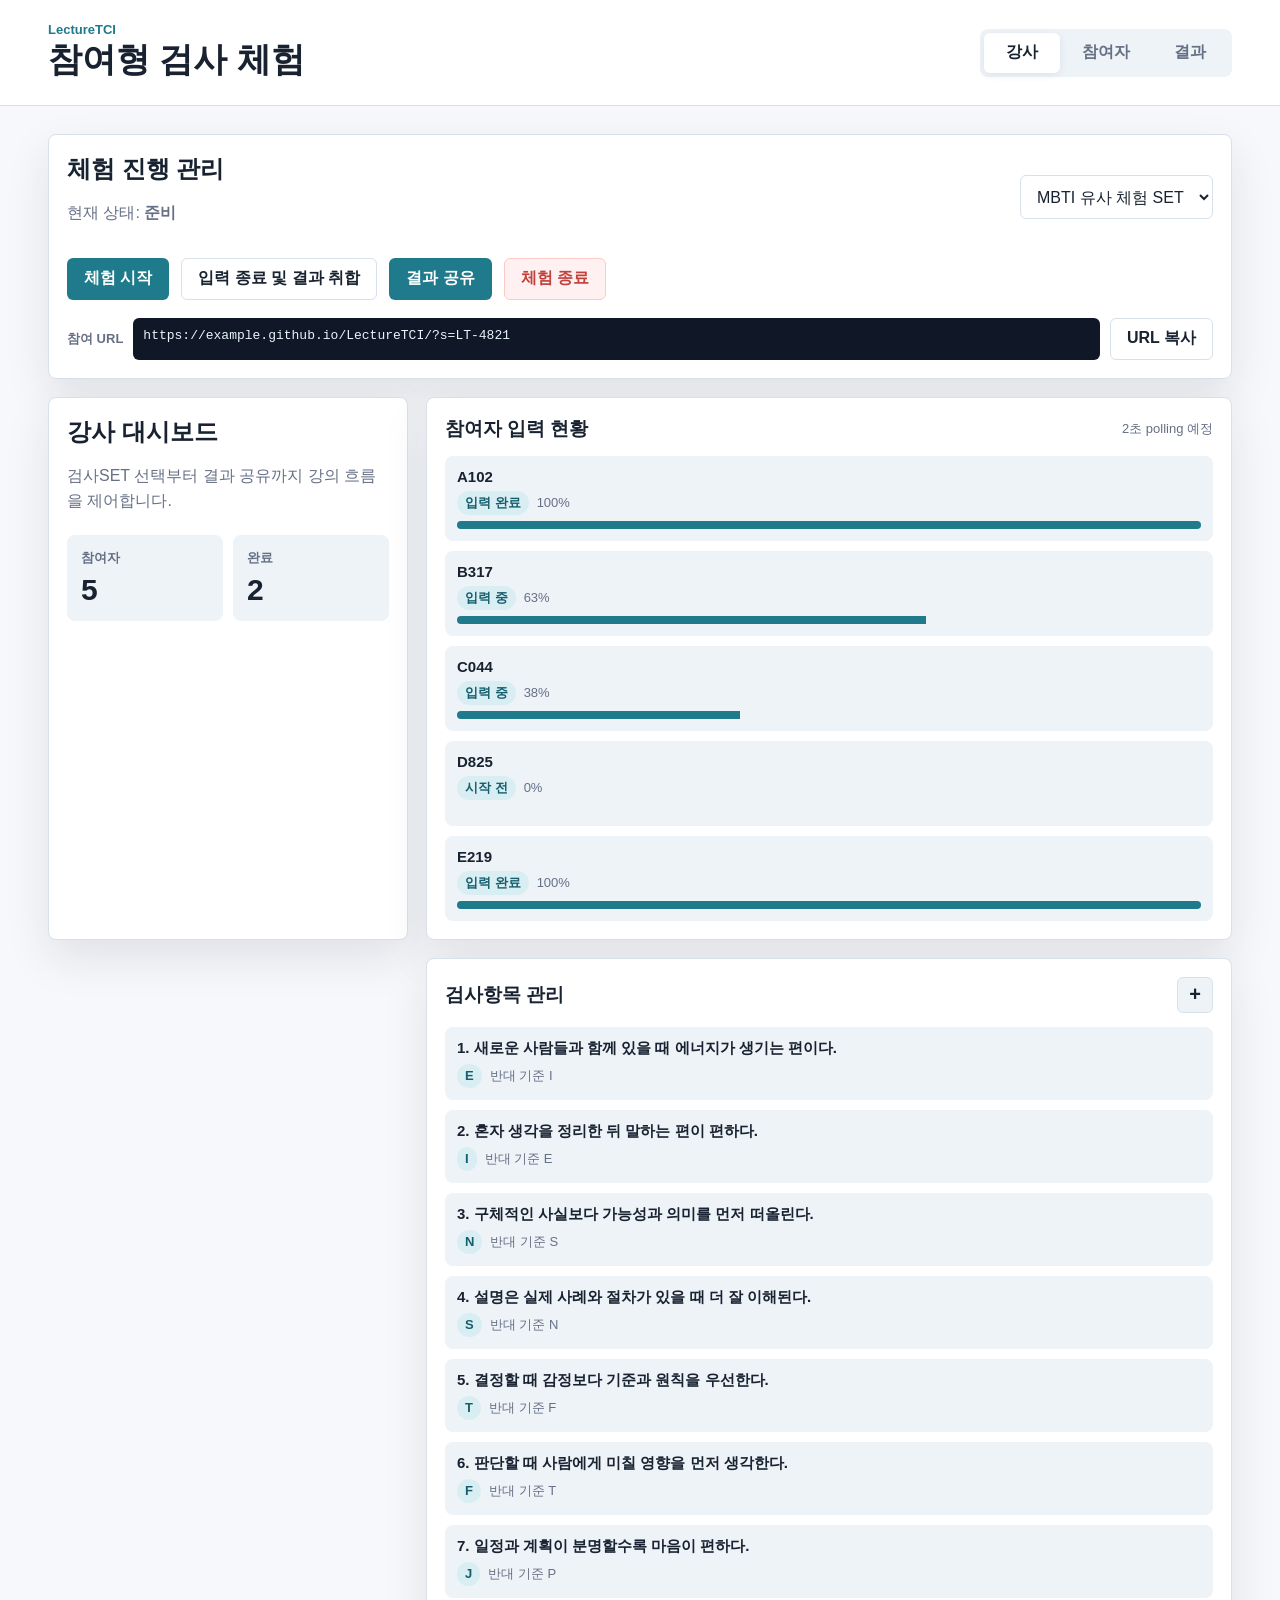
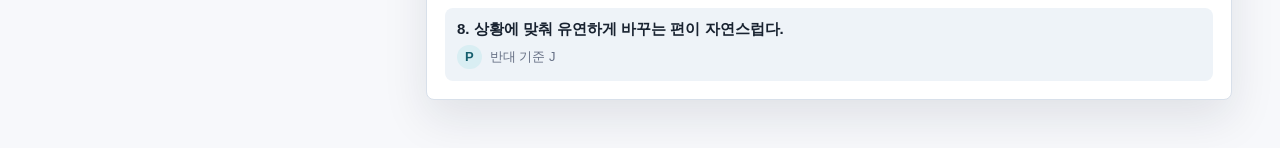
==== index.html @ 793aeec2 "Deploy-LectureTCI-prototype" ====
<!doctype html>
<html lang="ko">
  <head>
    <meta charset="utf-8">
    <meta name="viewport" content="width=device-width, initial-scale=1">
    <title>LectureTCI Prototype</title>
    <link rel="stylesheet" href="styles.css">
  </head>
  <body>
    <header class="topbar">
      <div>
        <p class="eyebrow">LectureTCI</p>
        <h1>참여형 검사 체험</h1>
      </div>
      <nav class="topnav" aria-label="주요 화면">
        <button class="nav-button is-active" data-view="instructor">강사</button>
        <button class="nav-button" data-view="student-entry">참여자</button>
        <button class="nav-button" data-view="result">결과</button>
      </nav>
    </header>

    <main>
      <section id="instructor" class="view is-active" aria-labelledby="instructor-title">
        <div class="instructor-grid">
          <section class="panel panel-session">
            <div class="toolbar">
              <div>
                <h2 id="instructor-title">체험 진행 관리</h2>
                <p class="muted">현재 상태: <strong id="session-status">준비</strong></p>
              </div>
              <select id="test-set-select" aria-label="검사SET 선택"></select>
            </div>

            <div class="action-row">
              <button class="primary-button" data-session-action="start">체험 시작</button>
              <button class="secondary-button" data-session-action="close-score">입력 종료 및 결과 취합</button>
              <button class="primary-button" data-session-action="share">결과 공유</button>
              <button class="danger-button" data-session-action="end">체험 종료</button>
            </div>

            <div class="session-url-row">
              <span class="label">참여 URL</span>
              <code>https://example.github.io/LectureTCI/?s=LT-4821</code>
              <button class="secondary-button" id="copy-url">URL 복사</button>
            </div>
          </section>

          <section class="panel panel-dashboard">
            <h2>강사 대시보드</h2>
            <p class="muted">검사SET 선택부터 결과 공유까지 강의 흐름을 제어합니다.</p>
            <div class="metric-grid">
              <div class="metric">
                <span>참여자</span>
                <strong id="participant-count">0</strong>
              </div>
              <div class="metric">
                <span>완료</span>
                <strong id="completed-count">0</strong>
              </div>
            </div>
          </section>

          <section class="panel panel-participants">
            <div class="panel-header">
              <h3>참여자 입력 현황</h3>
              <span class="refresh-label">2초 polling 예정</span>
            </div>
            <div id="participant-list" class="participant-list"></div>
          </section>

          <section class="panel panel-items">
            <div class="panel-header">
              <h3>검사항목 관리</h3>
              <button class="icon-button" title="문항 추가" aria-label="문항 추가">+</button>
            </div>
            <div id="item-list" class="item-list"></div>
          </section>
        </div>
      </section>

      <section id="student-entry" class="view" aria-labelledby="student-entry-title">
        <div class="phone-shell">
          <section class="mobile-screen">
            <p class="eyebrow">참여자 접속</p>
            <h2 id="student-entry-title">임시 ID를 입력하세요</h2>
            <p class="muted">강사가 안내한 임시 ID를 사용합니다. 이메일이나 전화번호 입력은 권장하지 않습니다.</p>
            <label class="field">
              <span>임시 ID</span>
              <input id="student-id" type="text" placeholder="예: A102" autocomplete="off">
            </label>
            <button class="primary-button wide" id="enter-test">검사 시작</button>
            <button class="text-button" data-view="instructor">강사 화면 보기</button>
          </section>
        </div>
      </section>

      <section id="student-test" class="view" aria-labelledby="student-test-title">
        <div class="phone-shell">
          <section class="mobile-screen">
            <div class="progress-wrap">
              <span id="question-progress">1 / 8</span>
              <div class="progress-track"><div id="question-bar" class="progress-bar"></div></div>
            </div>
            <h2 id="student-test-title">검사항목 응답</h2>
            <p id="question-text" class="question-text"></p>
            <div class="choice-grid" id="choice-grid"></div>
            <div class="mobile-actions">
              <button class="secondary-button" id="prev-question">이전</button>
              <button class="primary-button" id="next-question">다음</button>
            </div>
          </section>
        </div>
      </section>

      <section id="submitted" class="view" aria-labelledby="submitted-title">
        <div class="phone-shell">
          <section class="mobile-screen centered">
            <p class="status-dot"></p>
            <h2 id="submitted-title">제출 완료</h2>
            <p class="muted">강사가 결과 공유를 열면 결과보기 버튼이 활성화됩니다.</p>
            <button class="primary-button wide" data-view="result">결과보기</button>
          </section>
        </div>
      </section>

      <section id="result" class="view" aria-labelledby="result-title">
        <div class="phone-shell">
          <section class="mobile-screen">
            <p class="eyebrow">개인 결과</p>
            <h2 id="result-title">ENFJ 유사 유형</h2>
            <p class="muted">샘플 응답으로 생성한 예시 결과입니다. 실제 TCI 점수 체계는 운영 버전에서 별도 적용합니다.</p>
            <div class="result-card">
              <span>주요 경향</span>
              <strong>관계 중심 · 직관적 · 계획형</strong>
            </div>
            <div class="score-list">
              <div><span>E</span><progress value="72" max="100"></progress><b>72</b></div>
              <div><span>N</span><progress value="65" max="100"></progress><b>65</b></div>
              <div><span>F</span><progress value="78" max="100"></progress><b>78</b></div>
              <div><span>J</span><progress value="61" max="100"></progress><b>61</b></div>
            </div>
            <button class="secondary-button wide" data-view="student-entry">처음으로</button>
          </section>
        </div>
      </section>
    </main>

    <script src="sample-data.js"></script>
    <script src="app.js"></script>
  </body>
</html>
---- styles.css ----
:root {
  color-scheme: light;
  --bg: #f7f8fb;
  --surface: #ffffff;
  --surface-soft: #eef3f8;
  --line: #d8e0ea;
  --text: #182230;
  --muted: #667085;
  --primary: #1f7a8c;
  --primary-dark: #155e6d;
  --accent: #e2a93b;
  --danger: #c2413b;
  --ok: #2f8f5b;
  --radius: 8px;
  --shadow: 0 18px 45px rgba(24, 34, 48, 0.10);
  font-family: "Segoe UI", "Apple SD Gothic Neo", "Malgun Gothic", sans-serif;
}

* {
  box-sizing: border-box;
}

body {
  margin: 0;
  background: var(--bg);
  color: var(--text);
}

button,
input,
select {
  font: inherit;
}

button {
  cursor: pointer;
}

.topbar {
  display: flex;
  align-items: center;
  justify-content: space-between;
  gap: 24px;
  padding: 22px clamp(18px, 4vw, 48px);
  background: var(--surface);
  border-bottom: 1px solid var(--line);
}

.topbar h1,
.topbar p,
h2,
h3 {
  margin: 0;
}

.topbar h1 {
  font-size: clamp(24px, 3vw, 34px);
}

.eyebrow {
  color: var(--primary);
  font-size: 13px;
  font-weight: 800;
  letter-spacing: 0;
  margin: 0 0 6px;
}

.topnav {
  display: flex;
  gap: 8px;
  padding: 4px;
  background: var(--surface-soft);
  border-radius: var(--radius);
}

.nav-button,
.text-button {
  border: 0;
  background: transparent;
  color: var(--muted);
}

.nav-button {
  min-width: 76px;
  min-height: 40px;
  padding: 0 14px;
  border-radius: 6px;
  font-weight: 700;
}

.nav-button.is-active {
  background: var(--surface);
  color: var(--text);
  box-shadow: 0 2px 8px rgba(24, 34, 48, 0.08);
}

main {
  padding: 28px clamp(16px, 4vw, 48px) 48px;
}

.view {
  display: none;
}

.view.is-active {
  display: block;
}

.layout {
  display: grid;
  grid-template-columns: minmax(260px, 330px) 1fr;
  gap: 20px;
}

.instructor-grid {
  display: grid;
  grid-template-columns: minmax(280px, 360px) 1fr;
  gap: 18px;
}

.panel-session {
  grid-column: 1 / -1;
}

.panel-dashboard {
  grid-column: 1;
}

.panel-participants,
.panel-items {
  grid-column: 2;
}

.side-panel,
.panel,
.mobile-screen {
  background: var(--surface);
  border: 1px solid var(--line);
  border-radius: var(--radius);
  box-shadow: var(--shadow);
}

.side-panel {
  padding: 22px;
  align-self: start;
}

.muted {
  color: var(--muted);
  line-height: 1.55;
}

.metric-grid {
  display: grid;
  grid-template-columns: 1fr 1fr;
  gap: 10px;
  margin: 22px 0;
}

.metric {
  padding: 14px;
  background: var(--surface-soft);
  border-radius: var(--radius);
}

.metric span,
.label {
  display: block;
  color: var(--muted);
  font-size: 13px;
  font-weight: 700;
}

.metric strong {
  display: block;
  margin-top: 6px;
  font-size: 30px;
}

code {
  display: block;
  overflow-wrap: anywhere;
  padding: 10px;
  background: #101828;
  color: #e7f6fb;
  border-radius: 6px;
  font-size: 13px;
}

.session-url-row {
  display: grid;
  grid-template-columns: auto minmax(0, 1fr) auto;
  align-items: center;
  gap: 10px;
  margin-top: 16px;
}

.session-url-row code {
  min-height: 42px;
}

.work-area {
  min-width: 0;
}

.toolbar,
.panel-header,
.action-row,
.mobile-actions {
  display: flex;
  align-items: center;
  justify-content: space-between;
  gap: 12px;
}

.toolbar {
  margin-bottom: 16px;
}

select,
input {
  min-height: 44px;
  border: 1px solid var(--line);
  border-radius: 6px;
  background: var(--surface);
  color: var(--text);
  padding: 0 12px;
}

.action-row {
  justify-content: flex-start;
  flex-wrap: wrap;
  margin-bottom: 18px;
}

.primary-button,
.secondary-button,
.danger-button,
.icon-button {
  min-height: 42px;
  border-radius: 6px;
  border: 1px solid transparent;
  padding: 0 16px;
  font-weight: 800;
}

.primary-button {
  background: var(--primary);
  color: #fff;
}

.primary-button:hover {
  background: var(--primary-dark);
}

.secondary-button {
  background: var(--surface);
  border-color: var(--line);
  color: var(--text);
}

.danger-button {
  background: #fff1f1;
  border-color: #ffc9c5;
  color: var(--danger);
}

.icon-button {
  width: 36px;
  min-height: 36px;
  padding: 0;
  background: var(--surface-soft);
  border-color: var(--line);
  color: var(--text);
  font-size: 20px;
}

.two-column {
  display: grid;
  grid-template-columns: 1fr 1fr;
  gap: 18px;
}

.panel {
  padding: 18px;
  min-width: 0;
}

.refresh-label {
  color: var(--muted);
  font-size: 13px;
}

.item-list,
.participant-list {
  display: grid;
  gap: 10px;
  margin-top: 14px;
}

.item-row,
.participant-row {
  display: grid;
  gap: 6px;
  padding: 12px;
  background: var(--surface-soft);
  border-radius: var(--radius);
}

.item-row strong,
.participant-row strong {
  font-size: 15px;
}

.tag-row {
  display: flex;
  align-items: center;
  gap: 8px;
  color: var(--muted);
  font-size: 13px;
}

.tag {
  display: inline-flex;
  align-items: center;
  min-height: 24px;
  padding: 0 8px;
  background: #d9eef3;
  color: var(--primary-dark);
  border-radius: 999px;
  font-weight: 800;
}

.phone-shell {
  display: flex;
  justify-content: center;
}

.mobile-screen {
  width: min(100%, 430px);
  min-height: 640px;
  padding: 28px;
}

.centered {
  display: grid;
  place-items: center;
  text-align: center;
}

.field {
  display: grid;
  gap: 8px;
  margin: 26px 0 18px;
  font-weight: 800;
}

.wide {
  width: 100%;
}

.text-button {
  display: block;
  min-height: 42px;
  margin: 12px auto 0;
  font-weight: 800;
}

.progress-wrap {
  display: grid;
  gap: 8px;
  margin-bottom: 24px;
  color: var(--muted);
  font-weight: 800;
}

.progress-track {
  height: 8px;
  background: var(--surface-soft);
  border-radius: 999px;
  overflow: hidden;
}

.progress-bar {
  width: 0;
  height: 100%;
  background: var(--primary);
}

.question-text {
  min-height: 110px;
  margin: 22px 0;
  font-size: 22px;
  font-weight: 800;
  line-height: 1.45;
}

.choice-grid {
  display: grid;
  gap: 10px;
}

.choice-button {
  min-height: 54px;
  border: 1px solid var(--line);
  border-radius: var(--radius);
  background: var(--surface);
  color: var(--text);
  font-weight: 800;
}

.choice-button.is-selected {
  border-color: var(--primary);
  background: #e6f4f7;
  color: var(--primary-dark);
}

.mobile-actions {
  margin-top: 24px;
}

.status-dot {
  width: 72px;
  height: 72px;
  margin: 0 auto;
  border-radius: 999px;
  background: radial-gradient(circle at 35% 35%, #ffffff 0 16%, var(--ok) 17% 100%);
}

.result-card {
  display: grid;
  gap: 8px;
  margin: 24px 0;
  padding: 18px;
  background: #fff7e6;
  border: 1px solid #f4d79a;
  border-radius: var(--radius);
}

.result-card span {
  color: #795300;
  font-weight: 800;
}

.result-card strong {
  font-size: 22px;
}

.score-list {
  display: grid;
  gap: 14px;
  margin-bottom: 24px;
}

.score-list div {
  display: grid;
  grid-template-columns: 28px 1fr 36px;
  align-items: center;
  gap: 10px;
  font-weight: 800;
}

progress {
  width: 100%;
  height: 12px;
  accent-color: var(--primary);
}

@media (max-width: 900px) {
  .topbar,
  .toolbar {
    align-items: stretch;
    flex-direction: column;
  }

  .layout,
  .two-column,
  .instructor-grid {
    grid-template-columns: 1fr;
  }

  .panel-session,
  .panel-dashboard,
  .panel-participants,
  .panel-items {
    grid-column: 1;
  }

  .topnav {
    width: 100%;
  }

  .nav-button {
    flex: 1;
  }
}

@media (max-width: 520px) {
  main {
    padding: 16px 12px 32px;
  }

  .topbar {
    padding: 18px 12px;
  }

  .mobile-screen {
    min-height: calc(100vh - 132px);
    padding: 22px;
  }

  .action-row {
    display: grid;
    grid-template-columns: 1fr;
  }

  .session-url-row {
    grid-template-columns: 1fr;
  }
}
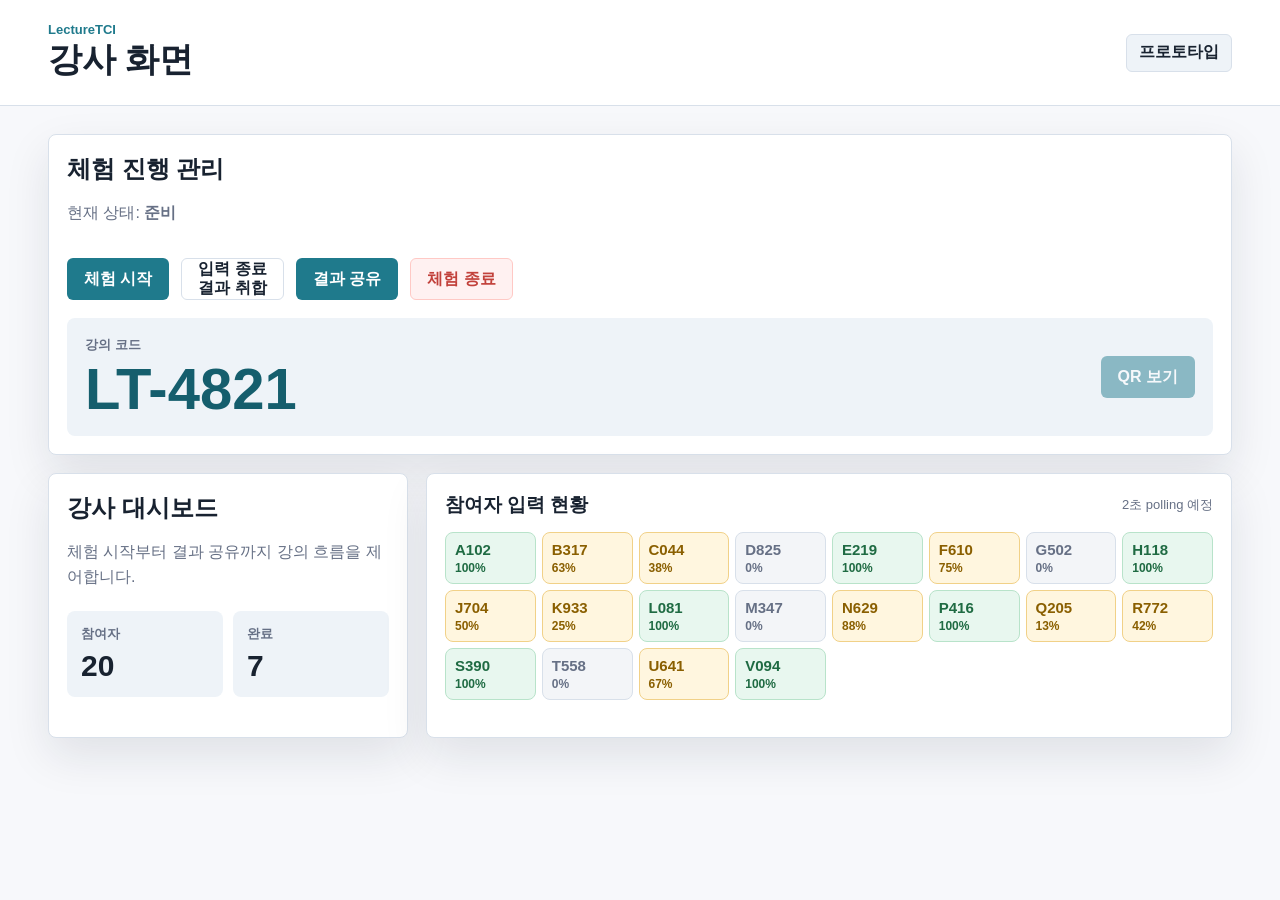
==== commit 5c78a1be: "Deploy-result-prototype-to-pages" ====
--- a/index.html
+++ b/index.html
@@ -3,20 +3,18 @@
   <head>
     <meta charset="utf-8">
     <meta name="viewport" content="width=device-width, initial-scale=1">
-    <title>LectureTCI Prototype</title>
+    <title>LectureTCI 강사 화면</title>
     <link rel="stylesheet" href="styles.css">
   </head>
-  <body>
+  <body data-page="instructor">
     <header class="topbar">
       <div>
         <p class="eyebrow">LectureTCI</p>
-        <h1>참여형 검사 체험</h1>
+        <h1>강사 화면</h1>
       </div>
-      <nav class="topnav" aria-label="주요 화면">
-        <button class="nav-button is-active" data-view="instructor">강사</button>
-        <button class="nav-button" data-view="student-entry">참여자</button>
-        <button class="nav-button" data-view="result">결과</button>
-      </nav>
+      <div class="header-status">
+        <span>프로토타입</span>
+      </div>
     </header>
 
     <main>
@@ -28,26 +26,29 @@
                 <h2 id="instructor-title">체험 진행 관리</h2>
                 <p class="muted">현재 상태: <strong id="session-status">준비</strong></p>
               </div>
-              <select id="test-set-select" aria-label="검사SET 선택"></select>
             </div>
 
             <div class="action-row">
               <button class="primary-button" data-session-action="start">체험 시작</button>
-              <button class="secondary-button" data-session-action="close-score">입력 종료 및 결과 취합</button>
+              <button class="secondary-button" data-session-action="close-score">입력 종료<br>결과 취합</button>
               <button class="primary-button" data-session-action="share">결과 공유</button>
               <button class="danger-button" data-session-action="end">체험 종료</button>
             </div>
 
-            <div class="session-url-row">
-              <span class="label">참여 URL</span>
-              <code>https://example.github.io/LectureTCI/?s=LT-4821</code>
-              <button class="secondary-button" id="copy-url">URL 복사</button>
+            <div class="code-control">
+              <div>
+                <span class="label">강의 코드</span>
+                <output id="lecture-code" class="lecture-code">LT-4821</output>
+              </div>
+              <div class="code-actions">
+                <button class="primary-button" id="show-qr" disabled>QR 보기</button>
+              </div>
             </div>
           </section>
 
           <section class="panel panel-dashboard">
             <h2>강사 대시보드</h2>
-            <p class="muted">검사SET 선택부터 결과 공유까지 강의 흐름을 제어합니다.</p>
+            <p class="muted">체험 시작부터 결과 공유까지 강의 흐름을 제어합니다.</p>
             <div class="metric-grid">
               <div class="metric">
                 <span>참여자</span>
@@ -67,83 +68,26 @@
             </div>
             <div id="participant-list" class="participant-list"></div>
           </section>
-
-          <section class="panel panel-items">
-            <div class="panel-header">
-              <h3>검사항목 관리</h3>
-              <button class="icon-button" title="문항 추가" aria-label="문항 추가">+</button>
-            </div>
-            <div id="item-list" class="item-list"></div>
-          </section>
-        </div>
-      </section>
-
-      <section id="student-entry" class="view" aria-labelledby="student-entry-title">
-        <div class="phone-shell">
-          <section class="mobile-screen">
-            <p class="eyebrow">참여자 접속</p>
-            <h2 id="student-entry-title">임시 ID를 입력하세요</h2>
-            <p class="muted">강사가 안내한 임시 ID를 사용합니다. 이메일이나 전화번호 입력은 권장하지 않습니다.</p>
-            <label class="field">
-              <span>임시 ID</span>
-              <input id="student-id" type="text" placeholder="예: A102" autocomplete="off">
-            </label>
-            <button class="primary-button wide" id="enter-test">검사 시작</button>
-            <button class="text-button" data-view="instructor">강사 화면 보기</button>
-          </section>
-        </div>
-      </section>
-
-      <section id="student-test" class="view" aria-labelledby="student-test-title">
-        <div class="phone-shell">
-          <section class="mobile-screen">
-            <div class="progress-wrap">
-              <span id="question-progress">1 / 8</span>
-              <div class="progress-track"><div id="question-bar" class="progress-bar"></div></div>
-            </div>
-            <h2 id="student-test-title">검사항목 응답</h2>
-            <p id="question-text" class="question-text"></p>
-            <div class="choice-grid" id="choice-grid"></div>
-            <div class="mobile-actions">
-              <button class="secondary-button" id="prev-question">이전</button>
-              <button class="primary-button" id="next-question">다음</button>
-            </div>
-          </section>
-        </div>
-      </section>
-
-      <section id="submitted" class="view" aria-labelledby="submitted-title">
-        <div class="phone-shell">
-          <section class="mobile-screen centered">
-            <p class="status-dot"></p>
-            <h2 id="submitted-title">제출 완료</h2>
-            <p class="muted">강사가 결과 공유를 열면 결과보기 버튼이 활성화됩니다.</p>
-            <button class="primary-button wide" data-view="result">결과보기</button>
-          </section>
-        </div>
-      </section>
-
-      <section id="result" class="view" aria-labelledby="result-title">
-        <div class="phone-shell">
-          <section class="mobile-screen">
-            <p class="eyebrow">개인 결과</p>
-            <h2 id="result-title">ENFJ 유사 유형</h2>
-            <p class="muted">샘플 응답으로 생성한 예시 결과입니다. 실제 TCI 점수 체계는 운영 버전에서 별도 적용합니다.</p>
-            <div class="result-card">
-              <span>주요 경향</span>
-              <strong>관계 중심 · 직관적 · 계획형</strong>
-            </div>
-            <div class="score-list">
-              <div><span>E</span><progress value="72" max="100"></progress><b>72</b></div>
-              <div><span>N</span><progress value="65" max="100"></progress><b>65</b></div>
-              <div><span>F</span><progress value="78" max="100"></progress><b>78</b></div>
-              <div><span>J</span><progress value="61" max="100"></progress><b>61</b></div>
-            </div>
-            <button class="secondary-button wide" data-view="student-entry">처음으로</button>
-          </section>
         </div>
       </section>
     </main>
+
+    <dialog class="qr-dialog" id="qr-dialog" aria-labelledby="qr-title">
+      <div class="qr-dialog-header">
+        <div>
+          <p class="eyebrow">참여자 접속</p>
+          <h2 id="qr-title">QR 코드</h2>
+        </div>
+        <button class="icon-button" id="close-qr" aria-label="QR 닫기">x</button>
+      </div>
+      <div class="qr-body">
+        <img id="qr-image" alt="참여자 화면 QR 코드" width="320" height="320">
+        <div class="qr-code-box">
+          <span>강의 코드</span>
+          <strong id="qr-code-text">LT-4821</strong>
+        </div>
+      </div>
+    </dialog>
 
     <script src="sample-data.js"></script>
     <script src="app.js"></script>
--- a/styles.css
+++ b/styles.css
@@ -36,6 +36,11 @@
   cursor: pointer;
 }
 
+button:disabled {
+  cursor: not-allowed;
+  opacity: 0.48;
+}
+
 .topbar {
   display: flex;
   align-items: center;
@@ -55,6 +60,20 @@
 
 .topbar h1 {
   font-size: clamp(24px, 3vw, 34px);
+}
+
+.header-status,
+.header-link {
+  display: inline-flex;
+  align-items: center;
+  min-height: 38px;
+  padding: 0 12px;
+  border: 1px solid var(--line);
+  border-radius: 6px;
+  background: var(--surface-soft);
+  color: var(--text);
+  font-weight: 800;
+  text-decoration: none;
 }
 
 .eyebrow {
@@ -102,6 +121,10 @@
   display: none;
 }
 
+.is-hidden {
+  display: none !important;
+}
+
 .view.is-active {
   display: block;
 }
@@ -126,8 +149,7 @@
   grid-column: 1;
 }
 
-.panel-participants,
-.panel-items {
+.panel-participants {
   grid-column: 2;
 }
 
@@ -199,6 +221,37 @@
   min-height: 42px;
 }
 
+.link-grid {
+  display: grid;
+  gap: 8px;
+}
+
+.code-control {
+  display: flex;
+  align-items: center;
+  justify-content: space-between;
+  gap: 18px;
+  padding: 18px;
+  background: var(--surface-soft);
+  border-radius: var(--radius);
+}
+
+.lecture-code {
+  display: block;
+  margin-top: 6px;
+  font-size: clamp(34px, 6vw, 58px);
+  font-weight: 900;
+  line-height: 1;
+  color: var(--primary-dark);
+}
+
+.code-actions {
+  display: flex;
+  align-items: center;
+  gap: 10px;
+  flex-wrap: wrap;
+}
+
 .work-area {
   min-width: 0;
 }
@@ -242,6 +295,7 @@
   border: 1px solid transparent;
   padding: 0 16px;
   font-weight: 800;
+  line-height: 1.15;
 }
 
 .primary-button {
@@ -291,44 +345,80 @@
   font-size: 13px;
 }
 
-.item-list,
 .participant-list {
   display: grid;
-  gap: 10px;
+  gap: 6px;
   margin-top: 14px;
 }
 
-.item-row,
+.participant-list {
+  grid-template-columns: repeat(auto-fill, minmax(82px, 1fr));
+}
+
 .participant-row {
   display: grid;
-  gap: 6px;
-  padding: 12px;
-  background: var(--surface-soft);
-  border-radius: var(--radius);
-}
-
-.item-row strong,
+  gap: 3px;
+  background: var(--surface-soft);
+  border-radius: var(--radius);
+}
+
+.participant-row {
+  min-height: 50px;
+  padding: 8px 9px;
+  border: 1px solid var(--line);
+}
+
+.participant-result-button {
+  width: 100%;
+  text-align: left;
+}
+
+.participant-result-button:hover,
+.participant-result-button:focus-visible {
+  outline: 2px solid var(--primary);
+  outline-offset: 2px;
+}
+
 .participant-row strong {
   font-size: 15px;
 }
 
-.tag-row {
-  display: flex;
-  align-items: center;
-  gap: 8px;
-  color: var(--muted);
-  font-size: 13px;
-}
-
-.tag {
-  display: inline-flex;
-  align-items: center;
-  min-height: 24px;
-  padding: 0 8px;
-  background: #d9eef3;
-  color: var(--primary-dark);
-  border-radius: 999px;
-  font-weight: 800;
+.participant-row b {
+  font-size: 12px;
+}
+
+.participant-row b {
+  color: var(--muted);
+}
+
+.participant-row.is-completed {
+  background: #e8f7ef;
+  border-color: #b8e3ca;
+}
+
+.participant-row.is-in_progress {
+  background: #fff6df;
+  border-color: #f1d188;
+}
+
+.participant-row.is-not_started {
+  background: #f3f5f8;
+  border-color: #d8e0ea;
+}
+
+.participant-row.is-completed strong,
+.participant-row.is-completed b {
+  color: #1f6b43;
+}
+
+.participant-row.is-in_progress strong,
+.participant-row.is-in_progress b {
+  color: #8a5f00;
+}
+
+.participant-row.is-not_started strong,
+.participant-row.is-not_started b {
+  color: #667085;
 }
 
 .phone-shell {
@@ -359,6 +449,29 @@
   width: 100%;
 }
 
+.primary-link,
+.secondary-link {
+  display: inline-flex;
+  align-items: center;
+  justify-content: center;
+  min-height: 42px;
+  border-radius: 6px;
+  padding: 0 16px;
+  font-weight: 800;
+  text-decoration: none;
+}
+
+.primary-link {
+  background: var(--primary);
+  color: #fff;
+}
+
+.secondary-link {
+  background: var(--surface);
+  border: 1px solid var(--line);
+  color: var(--text);
+}
+
 .text-button {
   display: block;
   min-height: 42px;
@@ -419,12 +532,30 @@
   margin-top: 24px;
 }
 
+.result-wait {
+  display: grid;
+  gap: 14px;
+  width: 100%;
+  margin-top: 24px;
+}
+
 .status-dot {
-  width: 72px;
-  height: 72px;
-  margin: 0 auto;
+  width: 64px;
+  height: 64px;
   border-radius: 999px;
   background: radial-gradient(circle at 35% 35%, #ffffff 0 16%, var(--ok) 17% 100%);
+}
+
+.submitted-header {
+  display: flex;
+  align-items: center;
+  gap: 14px;
+  margin-bottom: 18px;
+}
+
+.submitted-header h2,
+.submitted-header p {
+  margin: 0;
 }
 
 .result-card {
@@ -466,6 +597,241 @@
   accent-color: var(--primary);
 }
 
+.result-page {
+  max-width: 1060px;
+  margin: 0 auto;
+}
+
+.compact-result {
+  max-width: 760px;
+}
+
+.result-hero {
+  display: grid;
+  grid-template-columns: minmax(0, 1fr) 220px;
+  gap: 18px;
+  align-items: stretch;
+  margin-bottom: 18px;
+  padding: 22px;
+  background: var(--surface);
+  border: 1px solid var(--line);
+  border-radius: var(--radius);
+  box-shadow: var(--shadow);
+}
+
+.result-hero h2 {
+  font-size: clamp(26px, 4vw, 40px);
+}
+
+.result-summary,
+.result-overview > div {
+  display: grid;
+  align-content: center;
+  gap: 5px;
+  padding: 16px;
+  background: var(--surface-soft);
+  border-radius: var(--radius);
+}
+
+.result-summary span,
+.result-overview span {
+  color: var(--muted);
+  font-size: 13px;
+  font-weight: 800;
+}
+
+.result-summary strong,
+.result-overview strong {
+  font-size: 28px;
+}
+
+.result-summary small {
+  color: var(--muted);
+  font-weight: 700;
+}
+
+.result-overview {
+  display: grid;
+  grid-template-columns: repeat(3, 1fr);
+  gap: 12px;
+  margin-bottom: 18px;
+}
+
+.result-category-list {
+  display: grid;
+  gap: 16px;
+}
+
+.result-category {
+  background: var(--surface);
+  border: 1px solid var(--line);
+  border-radius: var(--radius);
+  box-shadow: var(--shadow);
+  overflow: hidden;
+}
+
+.result-category-header {
+  display: flex;
+  justify-content: space-between;
+  gap: 16px;
+  padding: 18px 20px;
+  border-bottom: 1px solid var(--line);
+  background: #fbfcfe;
+}
+
+.result-category-header h3,
+.result-category-header p {
+  margin: 0;
+}
+
+.result-category-header h3 {
+  font-size: 20px;
+}
+
+.result-category-header p {
+  margin-top: 6px;
+  color: var(--muted);
+  line-height: 1.5;
+}
+
+.measure-list {
+  display: grid;
+}
+
+.measure-row {
+  display: grid;
+  grid-template-columns: minmax(210px, 1fr) 44px minmax(280px, 1.35fr);
+  gap: 14px;
+  align-items: center;
+  padding: 15px 20px;
+  border-top: 1px solid #edf1f5;
+}
+
+.measure-row:first-child {
+  border-top: 0;
+}
+
+.measure-main {
+  display: grid;
+  gap: 9px;
+}
+
+.measure-title {
+  display: flex;
+  justify-content: space-between;
+  gap: 12px;
+  font-weight: 800;
+}
+
+.measure-title span {
+  color: var(--muted);
+  font-size: 13px;
+}
+
+.measure-bar {
+  height: 12px;
+  background: var(--surface-soft);
+  border-radius: 999px;
+  overflow: hidden;
+}
+
+.measure-bar div {
+  height: 100%;
+  border-radius: inherit;
+  background: var(--primary);
+}
+
+.measure-row > b {
+  font-size: 20px;
+  text-align: right;
+}
+
+.measure-row > p {
+  margin: 0;
+  color: var(--text);
+  line-height: 1.55;
+}
+
+.measure-row.is-green .measure-bar div {
+  background: var(--ok);
+}
+
+.measure-row.is-yellow .measure-bar div {
+  background: var(--accent);
+}
+
+.measure-row.is-red .measure-bar div {
+  background: var(--danger);
+}
+
+.measure-row.is-red {
+  background: #fff8f7;
+}
+
+.measure-row.is-green {
+  background: #f7fcf9;
+}
+
+.result-back-link {
+  margin-top: 18px;
+}
+
+.qr-dialog {
+  width: min(92vw, 460px);
+  padding: 0;
+  border: 0;
+  border-radius: var(--radius);
+  box-shadow: var(--shadow);
+}
+
+.qr-dialog::backdrop {
+  background: rgba(16, 24, 40, 0.55);
+}
+
+.qr-dialog-header {
+  display: flex;
+  align-items: center;
+  justify-content: space-between;
+  gap: 14px;
+  padding: 20px 20px 12px;
+  border-bottom: 1px solid var(--line);
+}
+
+.qr-body {
+  display: grid;
+  justify-items: center;
+  gap: 18px;
+  padding: 22px;
+}
+
+.qr-body img {
+  width: min(100%, 320px);
+  height: auto;
+  border: 1px solid var(--line);
+  border-radius: var(--radius);
+}
+
+.qr-code-box {
+  width: 100%;
+  padding: 16px;
+  text-align: center;
+  background: var(--surface-soft);
+  border-radius: var(--radius);
+}
+
+.qr-code-box span {
+  display: block;
+  color: var(--muted);
+  font-weight: 800;
+}
+
+.qr-code-box strong {
+  display: block;
+  margin-top: 6px;
+  font-size: 42px;
+  color: var(--primary-dark);
+}
+
 @media (max-width: 900px) {
   .topbar,
   .toolbar {
@@ -475,14 +841,20 @@
 
   .layout,
   .two-column,
-  .instructor-grid {
+  .instructor-grid,
+  .result-hero,
+  .result-overview,
+  .measure-row {
     grid-template-columns: 1fr;
+  }
+
+  .measure-row > b {
+    text-align: left;
   }
 
   .panel-session,
   .panel-dashboard,
-  .panel-participants,
-  .panel-items {
+  .panel-participants {
     grid-column: 1;
   }
 
@@ -517,4 +889,9 @@
   .session-url-row {
     grid-template-columns: 1fr;
   }
-}
+
+  .code-control {
+    align-items: stretch;
+    flex-direction: column;
+  }
+}
